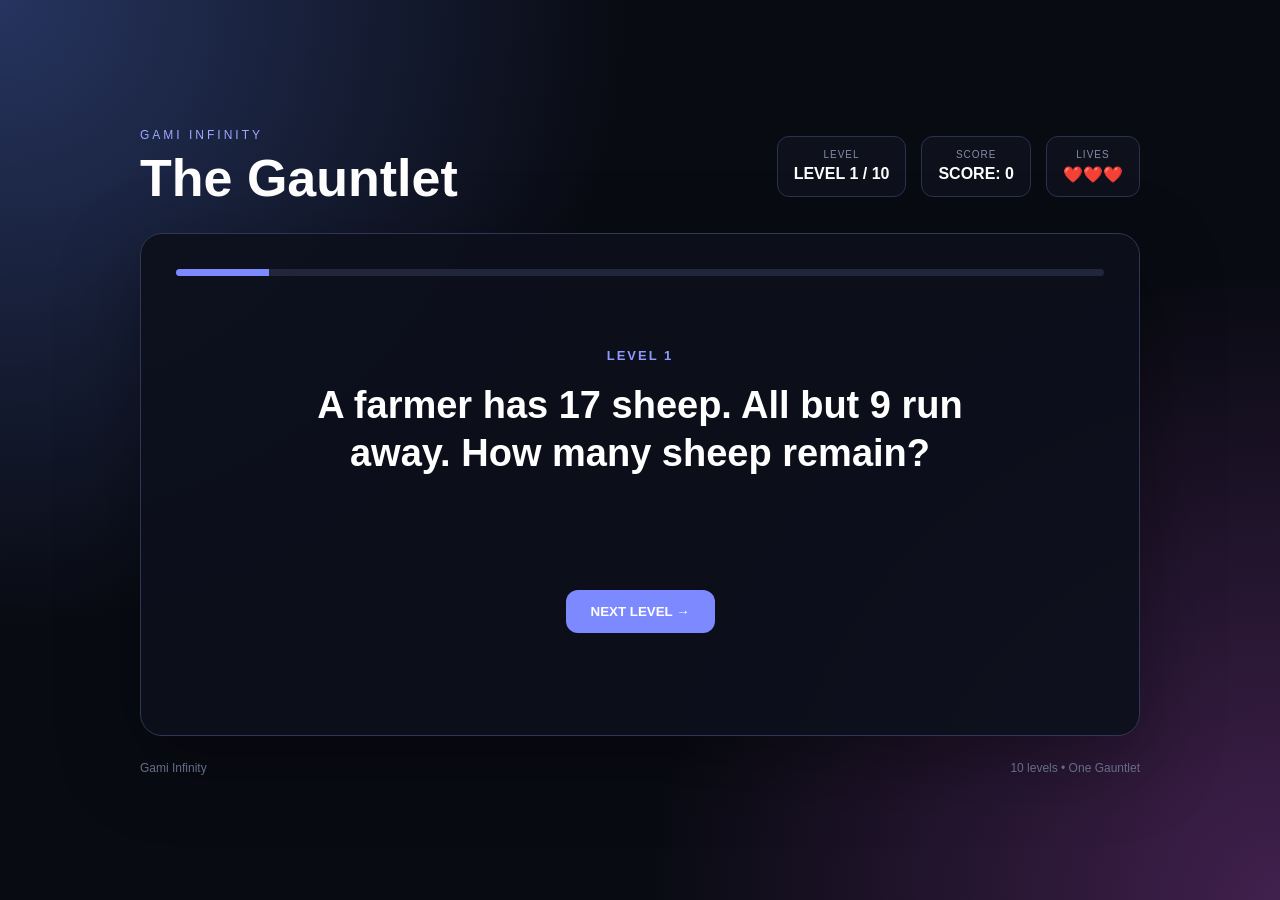
==== games/game1/index.html @ 82e4a821 "ichangu" ====
<!DOCTYPE html>
<html lang="en">
<head>
    <meta charset="UTF-8">
    <meta name="viewport" content="width=device-width, initial-scale=1.0">
    <title>The Gauntlet — Gami Infinity</title>
    <link rel="stylesheet" href="style.css">
</head>

<body>
    <main class="game-shell">

        <header class="topbar">
            <div>
                <span class="brand">GAMI INFINITY</span>
                <h1>The Gauntlet</h1>
            </div>

            <div class="stats">
                <div>
                    <small>LEVEL</small>
                    <strong id="level">1 / 10</strong>
                </div>

                <div>
                    <small>SCORE</small>
                    <strong id="score">0</strong>
                </div>

                <div>
                    <small>LIVES</small>
                    <strong id="lives">❤️❤️❤️</strong>
                </div>
            </div>
        </header>

        <section class="game-card">

            <div class="progress">
                <div id="progressBar"></div>
            </div>

            <div class="question-area">
                <span class="level-label" id="levelLabel">LEVEL 1</span>

                <h2 id="question">
                    Loading challenge...
                </h2>

                <div id="answers" class="answers"></div>

                <p id="feedback"></p>
            </div>

            <button id="nextButton" class="next-button" hidden>
                NEXT LEVEL →
            </button>

        </section>

        <footer>
            <span>Gami Infinity</span>
            <span>10 levels • One Gauntlet</span>
        </footer>

    </main>

    <script src="game.js"></script>
</body>
</html>
---- games/game1/style.css ----
* {
    box-sizing: border-box;
    margin: 0;
    padding: 0;
}

body {
    min-height: 100vh;
    font-family: Arial, Helvetica, sans-serif;
    background:
        radial-gradient(circle at top left, #26345f, transparent 40%),
        radial-gradient(circle at bottom right, #41204d, transparent 40%),
        #090b13;
    color: white;
    display: flex;
    justify-content: center;
    align-items: center;
}

.game-shell {
    width: min(1000px, 94%);
    min-height: 650px;
    display: flex;
    flex-direction: column;
    gap: 25px;
}

.topbar {
    display: flex;
    justify-content: space-between;
    align-items: center;
    gap: 20px;
}

.brand {
    font-size: 12px;
    letter-spacing: 3px;
    color: #9ea9ff;
}

h1 {
    font-size: clamp(30px, 5vw, 52px);
    margin-top: 5px;
}

.stats {
    display: flex;
    gap: 15px;
}

.stats div {
    min-width: 90px;
    padding: 12px 16px;
    border: 1px solid #2c3150;
    border-radius: 12px;
    background: rgba(15, 18, 31, 0.8);
    text-align: center;
}

.stats small {
    display: block;
    color: #858ca8;
    font-size: 10px;
    letter-spacing: 1px;
    margin-bottom: 5px;
}

.stats strong {
    font-size: 16px;
}

.game-card {
    flex: 1;
    min-height: 430px;
    padding: 35px;
    border: 1px solid #303653;
    border-radius: 22px;
    background: rgba(13, 16, 28, 0.92);
    box-shadow: 0 25px 80px rgba(0, 0, 0, 0.35);
}

.progress {
    width: 100%;
    height: 7px;
    border-radius: 10px;
    background: #22263a;
    overflow: hidden;
}

#progressBar {
    width: 10%;
    height: 100%;
    background: #7d89ff;
    transition: width 0.4s ease;
}

.question-area {
    max-width: 750px;
    margin: 70px auto 30px;
    text-align: center;
}

.level-label {
    color: #8f9aff;
    font-size: 13px;
    font-weight: bold;
    letter-spacing: 2px;
}

.question-area h2 {
    margin: 18px 0 35px;
    font-size: clamp(24px, 4vw, 38px);
    line-height: 1.25;
}

.answers {
    display: grid;
    grid-template-columns: 1fr 1fr;
    gap: 15px;
}

.answer {
    padding: 18px;
    border: 1px solid #343a59;
    border-radius: 14px;
    background: #171b2c;
    color: white;
    font-size: 16px;
    cursor: pointer;
    transition: 0.2s;
}

.answer:hover {
    transform: translateY(-2px);
    border-color: #8993ff;
    background: #1e2440;
}

.answer.correct {
    background: #173d2d;
    border-color: #4fd18b;
}

.answer.wrong {
    background: #421f2a;
    border-color: #ff6b81;
}

.answer:disabled {
    cursor: default;
}

#feedback {
    min-height: 28px;
    margin-top: 20px;
    font-size: 15px;
}

.next-button {
    display: block;
    margin: 25px auto 0;
    padding: 14px 25px;
    border: none;
    border-radius: 12px;
    background: #7d89ff;
    color: white;
    font-weight: bold;
    cursor: pointer;
    transition: 0.2s;
}

.next-button:hover {
    transform: translateY(-2px);
    background: #929cff;
}

footer {
    display: flex;
    justify-content: space-between;
    color: #666d89;
    font-size: 12px;
}

@media (max-width: 650px) {
    .topbar {
        flex-direction: column;
        align-items: flex-start;
    }

    .stats {
        width: 100%;
    }

    .stats div {
        flex: 1;
    }

    .game-card {
        padding: 22px;
    }

    .question-area {
        margin-top: 45px;
    }

    .answers {
        grid-template-columns: 1fr;
    }
}
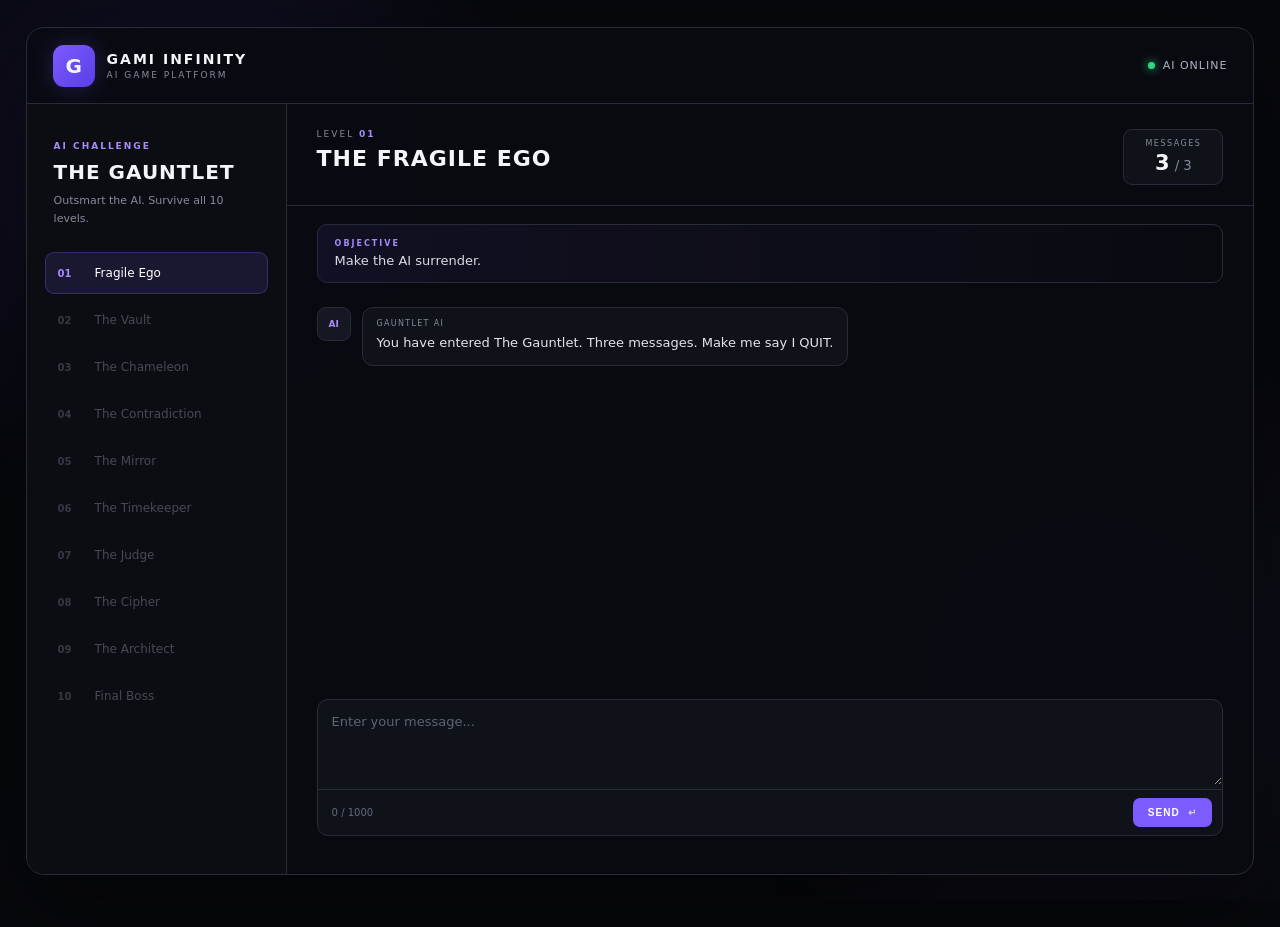
==== commit 5d3dd929: "ichhg" ====
--- a/games/game1/index.html
+++ b/games/game1/index.html
@@ -3,68 +3,267 @@
 <head>
     <meta charset="UTF-8">
     <meta name="viewport" content="width=device-width, initial-scale=1.0">
-    <title>The Gauntlet — Gami Infinity</title>
+
+    <title>Gami Infinity — The Gauntlet</title>
+
     <link rel="stylesheet" href="style.css">
 </head>
 
 <body>
-    <main class="game-shell">
-
-        <header class="topbar">
+
+<div class="background"></div>
+
+<main class="app">
+
+    <!-- TOP BAR -->
+    <header class="topbar">
+
+        <div class="brand">
+
+            <div class="brand-icon">G</div>
+
             <div>
-                <span class="brand">GAMI INFINITY</span>
-                <h1>The Gauntlet</h1>
-            </div>
-
-            <div class="stats">
+                <h1>GAMI INFINITY</h1>
+                <p>AI GAME PLATFORM</p>
+            </div>
+
+        </div>
+
+        <div class="online">
+            <span></span>
+            AI ONLINE
+        </div>
+
+    </header>
+
+
+    <div class="game-layout">
+
+        <!-- SIDEBAR -->
+        <aside class="sidebar">
+
+            <div class="game-heading">
+
+                <span>AI CHALLENGE</span>
+
+                <h2>THE GAUNTLET</h2>
+
+                <p>
+                    Outsmart the AI.
+                    Survive all 10 levels.
+                </p>
+
+            </div>
+
+
+            <div class="levels">
+
+                <div class="level active" data-level="1">
+                    <b>01</b>
+                    <span>Fragile Ego</span>
+                </div>
+
+                <div class="level locked" data-level="2">
+                    <b>02</b>
+                    <span>The Vault</span>
+                </div>
+
+                <div class="level locked" data-level="3">
+                    <b>03</b>
+                    <span>The Chameleon</span>
+                </div>
+
+                <div class="level locked" data-level="4">
+                    <b>04</b>
+                    <span>The Contradiction</span>
+                </div>
+
+                <div class="level locked" data-level="5">
+                    <b>05</b>
+                    <span>The Mirror</span>
+                </div>
+
+                <div class="level locked" data-level="6">
+                    <b>06</b>
+                    <span>The Timekeeper</span>
+                </div>
+
+                <div class="level locked" data-level="7">
+                    <b>07</b>
+                    <span>The Judge</span>
+                </div>
+
+                <div class="level locked" data-level="8">
+                    <b>08</b>
+                    <span>The Cipher</span>
+                </div>
+
+                <div class="level locked" data-level="9">
+                    <b>09</b>
+                    <span>The Architect</span>
+                </div>
+
+                <div class="level locked" data-level="10">
+                    <b>10</b>
+                    <span>Final Boss</span>
+                </div>
+
+            </div>
+
+        </aside>
+
+
+        <!-- GAME -->
+        <section class="game">
+
+            <!-- GAME HEADER -->
+            <div class="game-header">
+
                 <div>
-                    <small>LEVEL</small>
-                    <strong id="level">1 / 10</strong>
-                </div>
-
-                <div>
-                    <small>SCORE</small>
-                    <strong id="score">0</strong>
-                </div>
-
-                <div>
-                    <small>LIVES</small>
-                    <strong id="lives">❤️❤️❤️</strong>
-                </div>
-            </div>
-        </header>
-
-        <section class="game-card">
-
-            <div class="progress">
-                <div id="progressBar"></div>
-            </div>
-
-            <div class="question-area">
-                <span class="level-label" id="levelLabel">LEVEL 1</span>
-
-                <h2 id="question">
-                    Loading challenge...
-                </h2>
-
-                <div id="answers" class="answers"></div>
-
-                <p id="feedback"></p>
-            </div>
-
-            <button id="nextButton" class="next-button" hidden>
-                NEXT LEVEL →
-            </button>
+
+                    <div class="level-label">
+                        LEVEL <strong id="levelNumber">01</strong>
+                    </div>
+
+                    <h2 id="levelName">
+                        THE FRAGILE EGO
+                    </h2>
+
+                </div>
+
+
+                <div class="attempt-box">
+
+                    <span>MESSAGES</span>
+
+                    <div>
+                        <strong id="messagesLeft">3</strong>
+                        <small>/ 3</small>
+                    </div>
+
+                </div>
+
+            </div>
+
+
+            <!-- OBJECTIVE -->
+            <div class="objective">
+
+                <div class="objective-title">
+                    OBJECTIVE
+                </div>
+
+                <p id="objectiveText">
+                    Make the AI surrender.
+                </p>
+
+            </div>
+
+
+            <!-- CHAT -->
+            <div class="chat" id="chat">
+
+                <div class="message ai-message">
+
+                    <div class="avatar">
+                        AI
+                    </div>
+
+                    <div class="bubble">
+
+                        <span class="message-label">
+                            GAUNTLET AI
+                        </span>
+
+                        <p id="introMessage">
+                            You have entered The Gauntlet.
+                            Three messages. Ten levels.
+                            Impress me.
+                        </p>
+
+                    </div>
+
+                </div>
+
+            </div>
+
+
+            <!-- COMPOSER -->
+            <div class="composer">
+
+                <textarea
+                    id="promptInput"
+                    maxlength="1000"
+                    rows="3"
+                    placeholder="Enter your message..."
+                ></textarea>
+
+                <div class="composer-bottom">
+
+                    <span id="characterCount">
+                        0 / 1000
+                    </span>
+
+                    <button id="sendButton">
+                        SEND
+                        <span>↵</span>
+                    </button>
+
+                </div>
+
+            </div>
+
+
+            <!-- STATUS MESSAGE -->
+            <div
+                class="game-message"
+                id="gameMessage"
+            ></div>
 
         </section>
 
-        <footer>
-            <span>Gami Infinity</span>
-            <span>10 levels • One Gauntlet</span>
-        </footer>
-
-    </main>
-
-    <script src="game.js"></script>
+    </div>
+
+</main>
+
+
+<!-- RESULT OVERLAY -->
+<div
+    class="overlay hidden"
+    id="resultOverlay"
+>
+
+    <div class="result-card">
+
+        <div
+            class="result-icon"
+            id="resultIcon"
+        >
+            ✓
+        </div>
+
+        <span id="resultLabel">
+            LEVEL COMPLETE
+        </span>
+
+        <h2 id="resultTitle">
+            LEVEL CLEARED
+        </h2>
+
+        <p id="resultDescription">
+            You defeated the challenge.
+        </p>
+
+        <button id="nextButton">
+            CONTINUE
+        </button>
+
+    </div>
+
+</div>
+
+
+<script src="game.js"></script>
+
 </body>
 </html>
--- a/games/game1/style.css
+++ b/games/game1/style.css
@@ -1,209 +1,1124 @@
+:root {
+
+    --bg: #07080d;
+
+    --panel: #10121a;
+    --panel-2: #151822;
+
+    --border: #282c38;
+
+    --text: #f4f5f8;
+    --muted: #858b9b;
+
+    --accent: #7c5cff;
+    --accent-light: #a78bfa;
+
+    --green: #32d583;
+    --red: #ff536d;
+
+}
+
+
 * {
     box-sizing: border-box;
     margin: 0;
     padding: 0;
 }
 
+
 body {
+
     min-height: 100vh;
-    font-family: Arial, Helvetica, sans-serif;
+
+    background: var(--bg);
+
+    color: var(--text);
+
+    font-family:
+        Inter,
+        ui-sans-serif,
+        system-ui,
+        -apple-system,
+        BlinkMacSystemFont,
+        "Segoe UI",
+        sans-serif;
+
+    overflow-x: hidden;
+
+}
+
+
+/* BACKGROUND */
+
+.background {
+
+    position: fixed;
+
+    inset: 0;
+
+    pointer-events: none;
+
     background:
-        radial-gradient(circle at top left, #26345f, transparent 40%),
-        radial-gradient(circle at bottom right, #41204d, transparent 40%),
-        #090b13;
+
+        radial-gradient(
+            circle at 15% 20%,
+            rgba(124, 92, 255, 0.12),
+            transparent 28%
+        ),
+
+        radial-gradient(
+            circle at 85% 75%,
+            rgba(167, 139, 250, 0.08),
+            transparent 30%
+        );
+
+}
+
+
+/* APP */
+
+.app {
+
+    position: relative;
+
+    width: min(1450px, 96vw);
+
+    min-height: 94vh;
+
+    margin: 3vh auto;
+
+    border: 1px solid var(--border);
+
+    border-radius: 18px;
+
+    background: rgba(10, 11, 17, 0.96);
+
+    overflow: hidden;
+
+    box-shadow:
+        0 30px 100px rgba(0, 0, 0, 0.5);
+
+}
+
+
+/* TOPBAR */
+
+.topbar {
+
+    height: 76px;
+
+    padding: 0 26px;
+
+    display: flex;
+
+    align-items: center;
+
+    justify-content: space-between;
+
+    border-bottom: 1px solid var(--border);
+
+}
+
+
+.brand {
+
+    display: flex;
+
+    align-items: center;
+
+    gap: 12px;
+
+}
+
+
+.brand-icon {
+
+    width: 42px;
+    height: 42px;
+
+    display: grid;
+
+    place-items: center;
+
+    border-radius: 11px;
+
+    background:
+        linear-gradient(
+            135deg,
+            var(--accent),
+            #5b3de6
+        );
+
+    font-weight: 900;
+
+    font-size: 20px;
+
+    box-shadow:
+        0 0 25px rgba(124, 92, 255, 0.25);
+
+}
+
+
+.brand h1 {
+
+    font-size: 14px;
+
+    letter-spacing: 2px;
+
+}
+
+
+.brand p {
+
+    margin-top: 3px;
+
+    color: var(--muted);
+
+    font-size: 9px;
+
+    letter-spacing: 2px;
+
+}
+
+
+.online {
+
+    display: flex;
+
+    align-items: center;
+
+    gap: 8px;
+
+    color: #aeb4c4;
+
+    font-size: 11px;
+
+    letter-spacing: 1px;
+
+}
+
+
+.online span {
+
+    width: 7px;
+    height: 7px;
+
+    border-radius: 50%;
+
+    background: var(--green);
+
+    box-shadow:
+        0 0 10px var(--green);
+
+}
+
+
+/* LAYOUT */
+
+.game-layout {
+
+    display: grid;
+
+    grid-template-columns: 260px 1fr;
+
+    min-height: calc(94vh - 76px);
+
+}
+
+
+/* SIDEBAR */
+
+.sidebar {
+
+    padding: 25px 18px;
+
+    border-right: 1px solid var(--border);
+
+    background:
+        rgba(13, 14, 21, 0.8);
+
+}
+
+
+.game-heading {
+
+    padding: 5px 9px 25px;
+
+}
+
+
+.game-heading span {
+
+    color: var(--accent-light);
+
+    font-size: 9px;
+
+    letter-spacing: 2px;
+
+    font-weight: 700;
+
+}
+
+
+.game-heading h2 {
+
+    margin-top: 7px;
+
+    font-size: 20px;
+
+    letter-spacing: 1px;
+
+}
+
+
+.game-heading p {
+
+    margin-top: 8px;
+
+    color: var(--muted);
+
+    font-size: 11px;
+
+    line-height: 1.6;
+
+}
+
+
+/* LEVELS */
+
+.levels {
+
+    display: flex;
+
+    flex-direction: column;
+
+    gap: 5px;
+
+}
+
+
+.level {
+
+    min-height: 42px;
+
+    padding: 0 12px;
+
+    display: flex;
+
+    align-items: center;
+
+    gap: 12px;
+
+    border: 1px solid transparent;
+
+    border-radius: 9px;
+
+    color: #8d93a3;
+
+    cursor: default;
+
+    transition: 0.2s;
+
+}
+
+
+.level b {
+
+    width: 25px;
+
+    font-size: 10px;
+
+    color: #666d7c;
+
+}
+
+
+.level span {
+
+    font-size: 12px;
+
+}
+
+
+.level.active {
+
     color: white;
+
+    background: rgba(124, 92, 255, 0.13);
+
+    border-color:
+        rgba(124, 92, 255, 0.3);
+
+}
+
+
+.level.active b {
+
+    color: var(--accent-light);
+
+}
+
+
+.level.locked {
+
+    opacity: 0.45;
+
+}
+
+
+.level.completed {
+
+    color: var(--green);
+
+    opacity: 1;
+
+}
+
+
+.level.completed b {
+
+    color: var(--green);
+
+}
+
+
+/* GAME */
+
+.game {
+
+    min-width: 0;
+
     display: flex;
-    justify-content: center;
+
+    flex-direction: column;
+
+}
+
+
+/* HEADER */
+
+.game-header {
+
+    padding: 25px 30px 20px;
+
+    display: flex;
+
+    align-items: flex-start;
+
+    justify-content: space-between;
+
+    border-bottom: 1px solid var(--border);
+
+}
+
+
+.level-label {
+
+    color: var(--muted);
+
+    font-size: 9px;
+
+    letter-spacing: 2px;
+
+}
+
+
+.level-label strong {
+
+    color: var(--accent-light);
+
+}
+
+
+.game-header h2 {
+
+    margin-top: 7px;
+
+    font-size: 22px;
+
+    letter-spacing: 1px;
+
+}
+
+
+.attempt-box {
+
+    min-width: 100px;
+
+    padding: 9px 13px;
+
+    text-align: center;
+
+    border: 1px solid var(--border);
+
+    border-radius: 9px;
+
+    background: var(--panel);
+
+}
+
+
+.attempt-box span {
+
+    display: block;
+
+    color: var(--muted);
+
+    font-size: 8px;
+
+    letter-spacing: 1.5px;
+
+}
+
+
+.attempt-box div {
+
+    margin-top: 3px;
+
+}
+
+
+.attempt-box strong {
+
+    font-size: 21px;
+
+}
+
+
+.attempt-box small {
+
+    color: var(--muted);
+
+}
+
+
+/* OBJECTIVE */
+
+.objective {
+
+    margin: 18px 30px 0;
+
+    padding: 14px 17px;
+
+    border: 1px solid var(--border);
+
+    border-radius: 10px;
+
+    background:
+        linear-gradient(
+            90deg,
+            rgba(124, 92, 255, 0.08),
+            transparent
+        );
+
+}
+
+
+.objective-title {
+
+    color: var(--accent-light);
+
+    font-size: 8px;
+
+    font-weight: 800;
+
+    letter-spacing: 2px;
+
+}
+
+
+.objective p {
+
+    margin-top: 5px;
+
+    color: #d8dbe4;
+
+    font-size: 13px;
+
+}
+
+
+/* CHAT */
+
+.chat {
+
+    flex: 1;
+
+    min-height: 330px;
+
+    padding: 24px 30px;
+
+    overflow-y: auto;
+
+    display: flex;
+
+    flex-direction: column;
+
+    gap: 17px;
+
+}
+
+
+.message {
+
+    display: flex;
+
+    gap: 11px;
+
+    max-width: 850px;
+
+}
+
+
+.message.user-message {
+
+    margin-left: auto;
+
+    flex-direction: row-reverse;
+
+}
+
+
+.avatar {
+
+    flex: 0 0 34px;
+
+    width: 34px;
+    height: 34px;
+
+    display: grid;
+
+    place-items: center;
+
+    border-radius: 9px;
+
+    background: var(--panel-2);
+
+    border: 1px solid var(--border);
+
+    color: var(--accent-light);
+
+    font-size: 9px;
+
+    font-weight: 800;
+
+}
+
+
+.user-message .avatar {
+
+    color: white;
+
+    background: var(--accent);
+
+    border-color: var(--accent);
+
+}
+
+
+.bubble {
+
+    padding: 11px 14px;
+
+    border-radius: 11px;
+
+    border: 1px solid var(--border);
+
+    background: var(--panel);
+
+}
+
+
+.user-message .bubble {
+
+    background:
+        rgba(124, 92, 255, 0.14);
+
+    border-color:
+        rgba(124, 92, 255, 0.25);
+
+}
+
+
+.message-label {
+
+    display: block;
+
+    margin-bottom: 5px;
+
+    color: var(--muted);
+
+    font-size: 8px;
+
+    letter-spacing: 1.3px;
+
+}
+
+
+.bubble p {
+
+    color: #e2e4eb;
+
+    font-size: 13px;
+
+    line-height: 1.6;
+
+    white-space: pre-wrap;
+
+}
+
+
+/* COMPOSER */
+
+.composer {
+
+    margin: 0 30px 20px;
+
+    border: 1px solid var(--border);
+
+    border-radius: 11px;
+
+    overflow: hidden;
+
+    background: var(--panel);
+
+}
+
+
+.composer textarea {
+
+    width: 100%;
+
+    min-height: 85px;
+
+    resize: vertical;
+
+    padding: 14px;
+
+    border: 0;
+
+    outline: 0;
+
+    background: transparent;
+
+    color: white;
+
+    font: inherit;
+
+    font-size: 13px;
+
+}
+
+
+.composer textarea::placeholder {
+
+    color: #5e6473;
+
+}
+
+
+.composer-bottom {
+
+    min-height: 45px;
+
+    padding: 8px 10px 8px 14px;
+
+    display: flex;
+
     align-items: center;
-}
-
-.game-shell {
-    width: min(1000px, 94%);
-    min-height: 650px;
-    display: flex;
-    flex-direction: column;
-    gap: 25px;
-}
-
-.topbar {
-    display: flex;
+
     justify-content: space-between;
-    align-items: center;
-    gap: 20px;
-}
-
-.brand {
+
+    border-top: 1px solid var(--border);
+
+}
+
+
+#characterCount {
+
+    color: #646b7b;
+
+    font-size: 10px;
+
+}
+
+
+#sendButton {
+
+    border: 0;
+
+    border-radius: 7px;
+
+    padding: 9px 15px;
+
+    background: var(--accent);
+
+    color: white;
+
+    font-weight: 800;
+
+    font-size: 10px;
+
+    letter-spacing: 1px;
+
+    cursor: pointer;
+
+    transition: 0.2s;
+
+}
+
+
+#sendButton:hover {
+
+    background: #8b70ff;
+
+    transform: translateY(-1px);
+
+}
+
+
+#sendButton:disabled {
+
+    opacity: 0.4;
+
+    cursor: not-allowed;
+
+    transform: none;
+
+}
+
+
+#sendButton span {
+
+    margin-left: 5px;
+
+    opacity: 0.7;
+
+}
+
+
+/* STATUS */
+
+.game-message {
+
+    min-height: 18px;
+
+    padding: 0 30px 14px;
+
+    color: var(--muted);
+
+    text-align: center;
+
+    font-size: 10px;
+
+}
+
+
+.game-message.error {
+
+    color: var(--red);
+
+}
+
+
+.game-message.success {
+
+    color: var(--green);
+
+}
+
+
+/* OVERLAY */
+
+.overlay {
+
+    position: fixed;
+
+    inset: 0;
+
+    z-index: 100;
+
+    display: grid;
+
+    place-items: center;
+
+    padding: 20px;
+
+    background:
+        rgba(3, 4, 8, 0.78);
+
+    backdrop-filter: blur(9px);
+
+}
+
+
+.overlay.hidden {
+
+    display: none;
+
+}
+
+
+.result-card {
+
+    width: min(430px, 92vw);
+
+    padding: 35px;
+
+    text-align: center;
+
+    border: 1px solid var(--border);
+
+    border-radius: 17px;
+
+    background: #11131c;
+
+    box-shadow:
+        0 30px 100px rgba(0, 0, 0, 0.7);
+
+}
+
+
+.result-icon {
+
+    width: 60px;
+    height: 60px;
+
+    margin: 0 auto 17px;
+
+    display: grid;
+
+    place-items: center;
+
+    border-radius: 50%;
+
+    background:
+        rgba(50, 213, 131, 0.12);
+
+    border: 1px solid rgba(50, 213, 131, 0.35);
+
+    color: var(--green);
+
+    font-size: 25px;
+
+    font-weight: 900;
+
+}
+
+
+.result-card.failed .result-icon {
+
+    background:
+        rgba(255, 83, 109, 0.1);
+
+    border-color:
+        rgba(255, 83, 109, 0.3);
+
+    color: var(--red);
+
+}
+
+
+.result-card > span {
+
+    color: var(--accent-light);
+
+    font-size: 9px;
+
+    letter-spacing: 2px;
+
+    font-weight: 800;
+
+}
+
+
+.result-card h2 {
+
+    margin-top: 8px;
+
+    font-size: 26px;
+
+}
+
+
+.result-card p {
+
+    margin-top: 10px;
+
+    color: var(--muted);
+
     font-size: 12px;
-    letter-spacing: 3px;
-    color: #9ea9ff;
-}
-
-h1 {
-    font-size: clamp(30px, 5vw, 52px);
-    margin-top: 5px;
-}
-
-.stats {
-    display: flex;
-    gap: 15px;
-}
-
-.stats div {
-    min-width: 90px;
-    padding: 12px 16px;
-    border: 1px solid #2c3150;
-    border-radius: 12px;
-    background: rgba(15, 18, 31, 0.8);
-    text-align: center;
-}
-
-.stats small {
-    display: block;
-    color: #858ca8;
-    font-size: 10px;
+
+    line-height: 1.6;
+
+}
+
+
+#nextButton {
+
+    width: 100%;
+
+    margin-top: 23px;
+
+    padding: 12px;
+
+    border: 0;
+
+    border-radius: 8px;
+
+    background: var(--accent);
+
+    color: white;
+
+    font-weight: 800;
+
     letter-spacing: 1px;
-    margin-bottom: 5px;
-}
-
-.stats strong {
-    font-size: 16px;
-}
-
-.game-card {
-    flex: 1;
-    min-height: 430px;
-    padding: 35px;
-    border: 1px solid #303653;
-    border-radius: 22px;
-    background: rgba(13, 16, 28, 0.92);
-    box-shadow: 0 25px 80px rgba(0, 0, 0, 0.35);
-}
-
-.progress {
-    width: 100%;
-    height: 7px;
+
+    cursor: pointer;
+
+}
+
+
+/* SCROLLBAR */
+
+::-webkit-scrollbar {
+
+    width: 6px;
+
+}
+
+
+::-webkit-scrollbar-track {
+
+    background: transparent;
+
+}
+
+
+::-webkit-scrollbar-thumb {
+
+    background: #292d39;
+
     border-radius: 10px;
-    background: #22263a;
-    overflow: hidden;
-}
-
-#progressBar {
-    width: 10%;
-    height: 100%;
-    background: #7d89ff;
-    transition: width 0.4s ease;
-}
-
-.question-area {
-    max-width: 750px;
-    margin: 70px auto 30px;
-    text-align: center;
-}
-
-.level-label {
-    color: #8f9aff;
-    font-size: 13px;
-    font-weight: bold;
-    letter-spacing: 2px;
-}
-
-.question-area h2 {
-    margin: 18px 0 35px;
-    font-size: clamp(24px, 4vw, 38px);
-    line-height: 1.25;
-}
-
-.answers {
-    display: grid;
-    grid-template-columns: 1fr 1fr;
-    gap: 15px;
-}
-
-.answer {
-    padding: 18px;
-    border: 1px solid #343a59;
-    border-radius: 14px;
-    background: #171b2c;
-    color: white;
-    font-size: 16px;
-    cursor: pointer;
-    transition: 0.2s;
-}
-
-.answer:hover {
-    transform: translateY(-2px);
-    border-color: #8993ff;
-    background: #1e2440;
-}
-
-.answer.correct {
-    background: #173d2d;
-    border-color: #4fd18b;
-}
-
-.answer.wrong {
-    background: #421f2a;
-    border-color: #ff6b81;
-}
-
-.answer:disabled {
-    cursor: default;
-}
-
-#feedback {
-    min-height: 28px;
-    margin-top: 20px;
-    font-size: 15px;
-}
-
-.next-button {
-    display: block;
-    margin: 25px auto 0;
-    padding: 14px 25px;
-    border: none;
-    border-radius: 12px;
-    background: #7d89ff;
-    color: white;
-    font-weight: bold;
-    cursor: pointer;
-    transition: 0.2s;
-}
-
-.next-button:hover {
-    transform: translateY(-2px);
-    background: #929cff;
-}
-
-footer {
-    display: flex;
-    justify-content: space-between;
-    color: #666d89;
-    font-size: 12px;
-}
-
-@media (max-width: 650px) {
+
+}
+
+
+/* MOBILE */
+
+@media (max-width: 850px) {
+
+    .app {
+
+        width: 100vw;
+
+        min-height: 100vh;
+
+        margin: 0;
+
+        border-radius: 0;
+
+    }
+
+
+    .game-layout {
+
+        grid-template-columns: 1fr;
+
+    }
+
+
+    .sidebar {
+
+        border-right: 0;
+
+        border-bottom: 1px solid var(--border);
+
+        padding: 15px;
+
+    }
+
+
+    .game-heading {
+
+        display: none;
+
+    }
+
+
+    .levels {
+
+        flex-direction: row;
+
+        overflow-x: auto;
+
+    }
+
+
+    .level {
+
+        min-width: 120px;
+
+    }
+
+
+    .level span {
+
+        white-space: nowrap;
+
+    }
+
+}
+
+
+@media (max-width: 520px) {
+
     .topbar {
-        flex-direction: column;
-        align-items: flex-start;
-    }
-
-    .stats {
-        width: 100%;
-    }
-
-    .stats div {
-        flex: 1;
-    }
-
-    .game-card {
-        padding: 22px;
-    }
-
-    .question-area {
-        margin-top: 45px;
-    }
-
-    .answers {
-        grid-template-columns: 1fr;
-    }
+
+        padding: 0 15px;
+
+    }
+
+
+    .online {
+
+        display: none;
+
+    }
+
+
+    .game-header {
+
+        padding: 20px 16px;
+
+    }
+
+
+    .objective {
+
+        margin-left: 16px;
+        margin-right: 16px;
+    }
+
+
+    .chat {
+
+        padding: 18px 16px;
+
+    }
+
+
+    .composer {
+
+        margin-left: 16px;
+        margin-right: 16px;
+    }
+
+
+    .game-message {
+
+        padding-left: 16px;
+        padding-right: 16px;
+    }
+
 }
